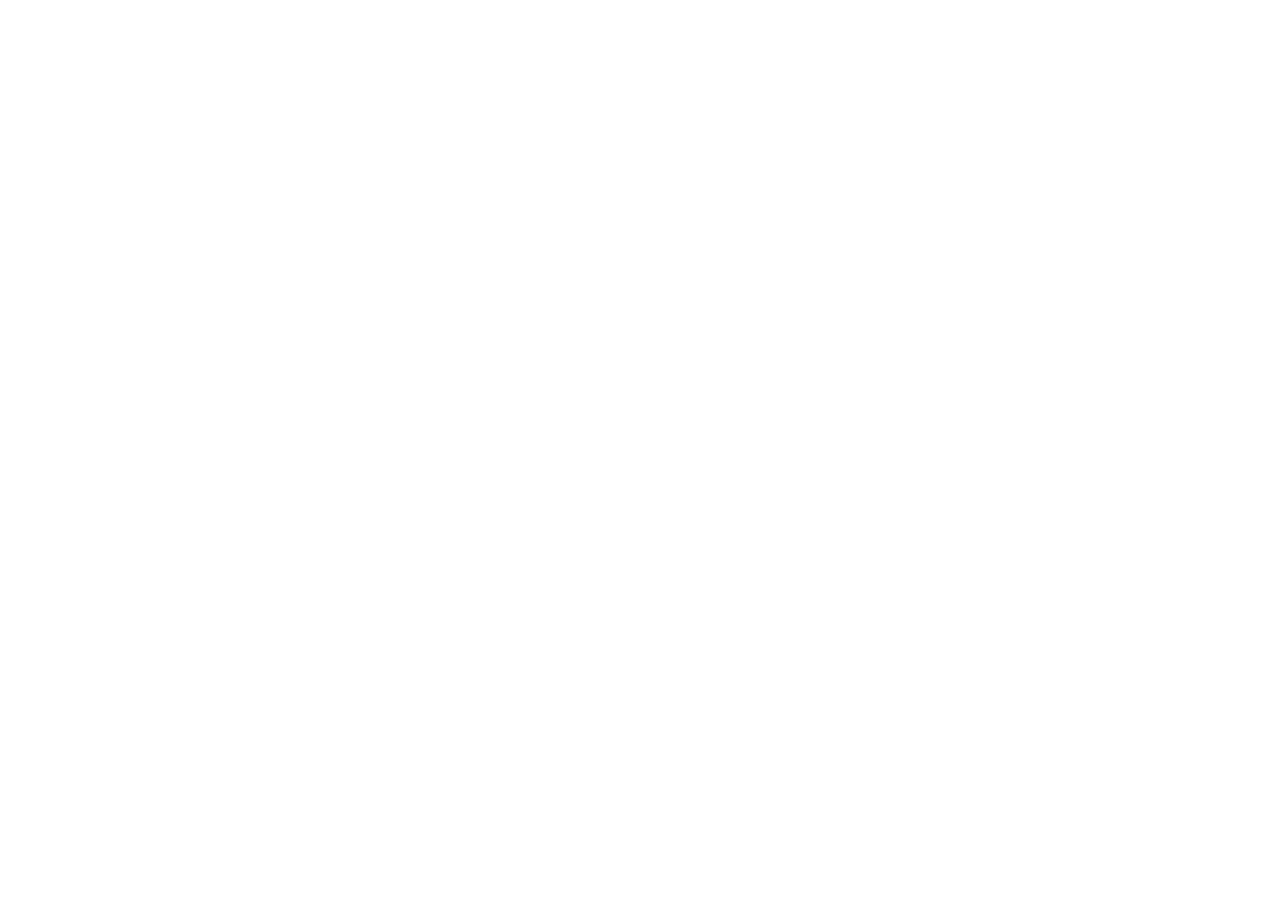
==== index.html @ eb84e33a "apiPost (w/o PHP EH yet)" ====
<!DOCTYPE html>

<!--Landing Page-->
<!--Author : Norah Njonjo-->

<html lang="en">

<head>

    <title>Gravitask</title>
    <link rel="stylesheet" href="css/style.css">


</head>
<body>

    <header>
        
    </header>


    <body>

    </body>

    <footer>

    </footer>


















</body>

























</html>
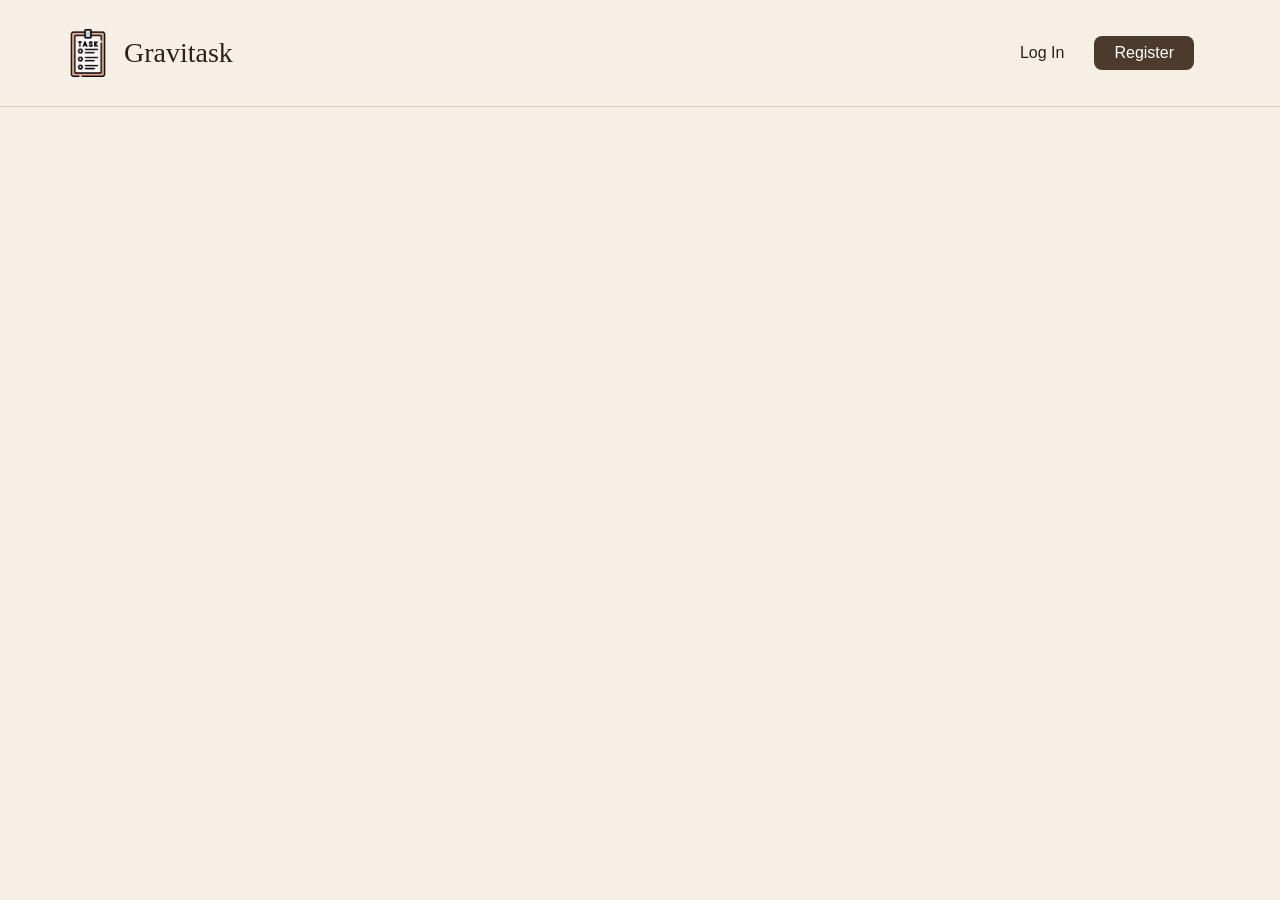
==== commit ce14f6e8: "figma upload + header" ====
--- a/index.html
+++ b/index.html
@@ -7,25 +7,32 @@
 
 <head>
 
-    <title>Gravitask</title>
+    <title>Gravitask - Uncook your studies</title>
+    <meta charset="UTF-8">
+    <meta name="viewport" content="width=device-width">
     <link rel="stylesheet" href="css/style.css">
 
 
 </head>
 <body>
 
-    <header>
-        
+    <header class="navbar">
+        <a href="index.html" class="brand">
+            <img src="images/gravitask_logo.png" alt="Gravitask logo" width="48">
+            <span>Gravitask</span>
+        </a>
+
+
+        <div class="authlinks">
+            <a href="login.html">Log In</a>
+            <a href="register.html" id="reg-button">Register</a>
+
+        </div>
+
     </header>
 
 
-    <body>
-
     </body>
-
-    <footer>
-
-    </footer>
 
 
 
@@ -42,9 +49,6 @@
 
 
 
-
-
-</body>
 
 
 
--- a/css/style.css
+++ b/css/style.css
@@ -0,0 +1,56 @@
+
+* {
+    box-sizing: border-box;
+}
+
+body {
+    margin: 0;
+    background-color: #F5EFE6;
+    color: #29211B;
+    font-family: 'Arial', sans-serif;
+
+}
+
+
+
+.authlinks {
+    display:flex;
+    align-items: center;
+    gap: 30px;
+    padding: 12px 22px;
+    border-radius: 8px;
+}
+
+.authlinks a {
+    text-decoration: none;
+    color:#29211B;
+}
+
+.navbar {
+    display: flex;
+    justify-content: space-between;
+    align-items: center;
+    padding: 24px 5%;
+    border-bottom: 1px solid #D8CCBE;
+    text-decoration: none;
+    color: #29211B;
+}
+
+.brand {
+    display: flex;
+    align-items: center;
+    gap: 12px;
+    text-decoration: none;
+    color: #29211B;
+    font-family: 'Playfair Display', serif;
+    font-size: 28px;
+}
+
+#reg-button {
+    background-color: #4C3B2D;
+    color: #FFFFFF;
+    padding: 8px 20px;
+    border-radius: 8px;
+
+}
+
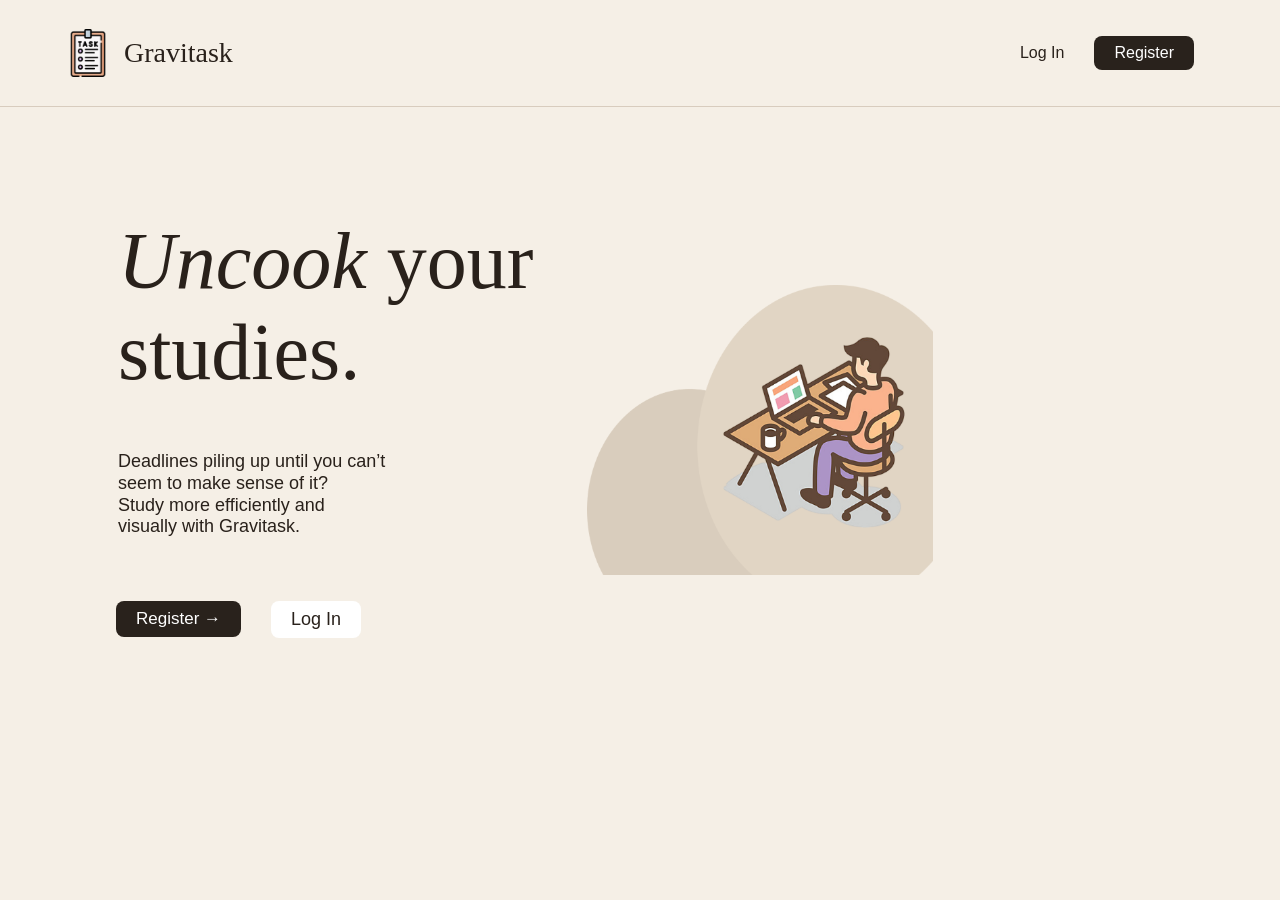
==== commit 792f00dd: "index.html" ====
--- a/index.html
+++ b/index.html
@@ -30,6 +30,32 @@
         </div>
 
     </header>
+
+
+    <main class="hero">
+
+        <div class="hero-text">
+            <h1><em>Uncook</em> your<br>studies.</h1>
+            <p>
+                Deadlines piling up until you can’t 
+                seem to make sense of it? <br>
+                Study more efficiently and visually 
+                with Gravitask.
+            </p>
+
+            <div class="hero-buttons">
+                <a href="register.html" class="hero-register">Register →</a>
+                <a href="login.html" class="hero-login">Log In</a>
+            </div>
+
+        </div>
+
+        <div>
+            <img src="images/studyman.png" alt="Student studying at a desk" class="study-image">
+        </div>
+
+
+    </main>
 
 
     </body>
--- a/css/style.css
+++ b/css/style.css
@@ -47,10 +47,89 @@
 }
 
 #reg-button {
-    background-color: #4C3B2D;
+    background-color: #29221C;
     color: #FFFFFF;
     padding: 8px 20px;
     border-radius: 8px;
 
 }
 
+
+
+
+
+
+.hero {
+    display: flex;
+    align-items: center;
+    justify-content: space-between;
+    min-height: 650px;
+    padding: 40px 5%;
+    position: relative;
+    overflow: hidden;
+}
+
+
+.hero-text h1 {
+
+    font-family: Georgia, "Times New Roman";
+    font-size: 80px;
+    font-weight: normal;
+    margin: 45px 54px 45px;
+    white-space: nowrap;
+}
+
+.hero-text p {
+
+    font-family: DM Sans, "Arial";
+    font-size: 18px;
+    font-weight: normal;
+    margin: 53px 54px 53px;
+    max-width: 270px;
+    line-height: 1.2;
+}
+
+.hero-buttons {
+
+    font-family: DM Sans, "Arial";
+    font-size: 18px;
+    font-weight: normal;
+    margin: 45px 30px 45px;
+    max-width: 300px;
+    display: flex;
+    align-items: center;
+    gap: 30px;
+    padding: 10px 22px;
+    border-radius: 8px;
+}
+
+
+.hero-buttons a {
+    text-decoration: none;
+    color:#29211B;
+}
+
+.hero-buttons .hero-register {
+    background-color: #29221C;
+    font-size: 17px;
+    color: #FFFFFF;
+    padding: 8px 20px;
+    border-radius: 8px;
+
+}
+
+.hero-login {
+    background-color: #FFFFFF;
+    color: #29221C;
+    padding: 8px 20px;
+    border-radius: 8px;
+    border-color: #29221C;
+
+}
+
+
+.study-image {
+    width: 55%;
+    height: auto;
+    object-fit: contain;
+}
